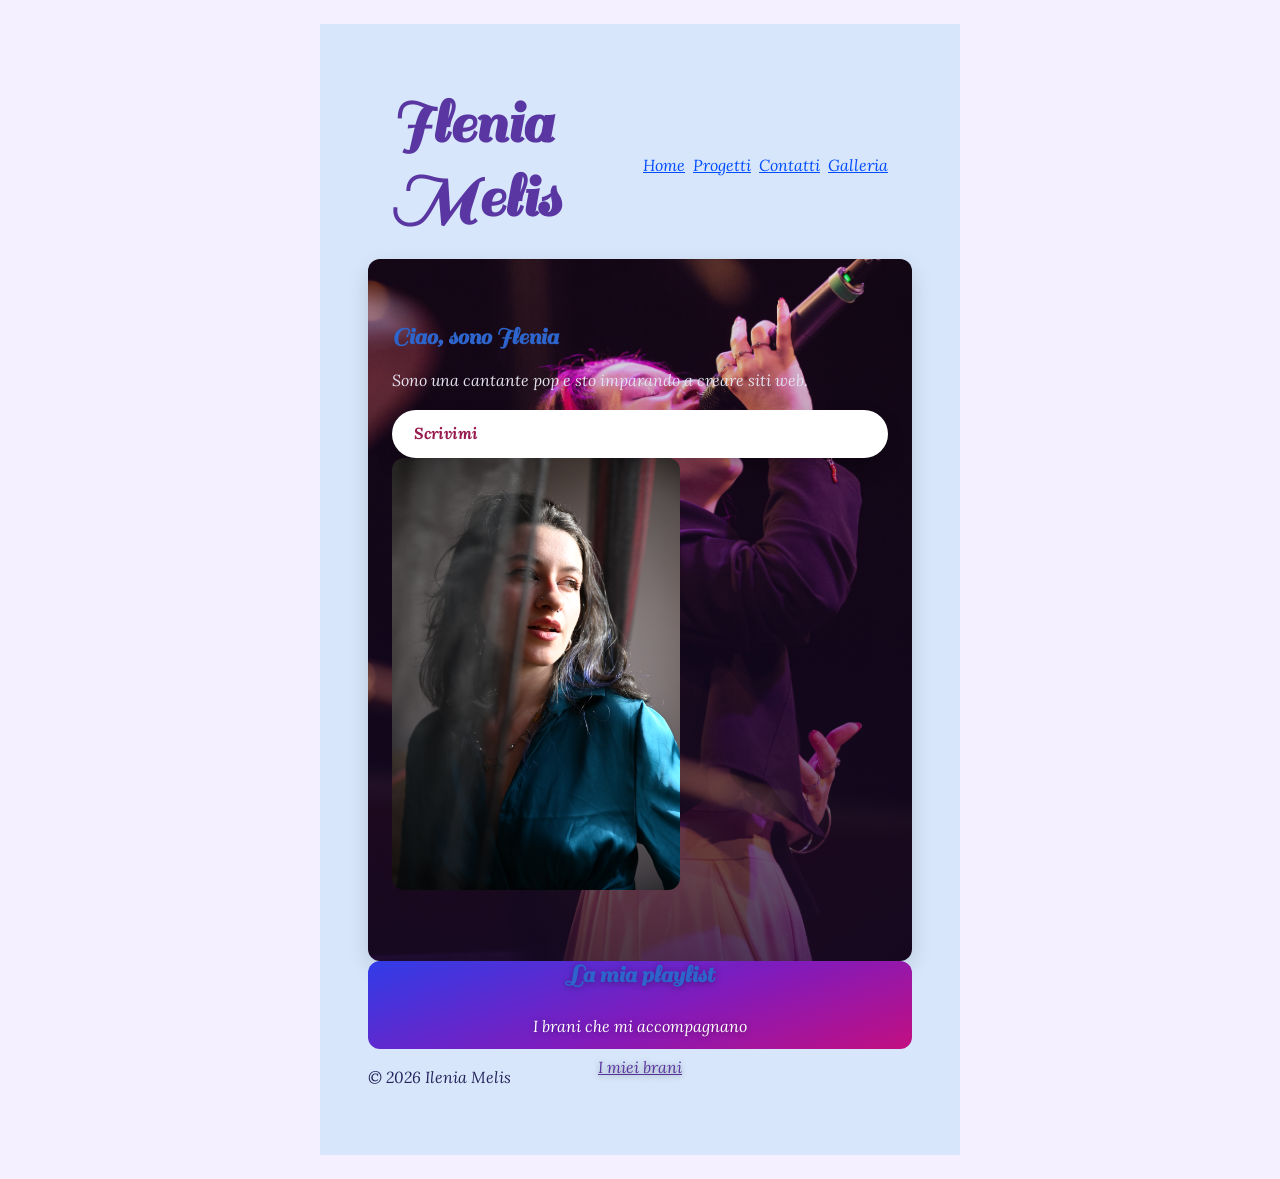
==== primo-progetto/index.html @ 7ef65f54 "Inserito materiale in cartella primo-progetto" ====
<!doctype html>
<html lang="en">
  <head>
    <meta charset="UTF-8" />
    <meta name="viewport" content="width=device-width, initial-scale=1.0" />
    <title>Chi sono</title>
    <link rel="preconnect" href="https://fonts.googleapis.com" />
    <link rel="preconnect" href="https://fonts.gstatic.com" crossorigin />
    <link
      href="https://fonts.googleapis.com/css2?family=Lora:ital,wght@0,400..700;1,400..700&family=Sail&display=swap"
      rel="stylesheet"
    />
    <link rel="stylesheet" href="style.css" />
  </head>

  <body>
    <div class="contenitore">
      <header class="testata">
        <h1 class="logo" href="index.html">Ilenia Melis</h1>
        <nav>
          <ul class="menu">
            <li><a href="index.html">Home</a></li>
            <li><a href="progetti.html">Progetti</a></li>
            <li><a href="contatti.html">Contatti</a></li>
            <li><a href="galleria.html">Galleria</a></li>
          </ul>
        </nav>
      </header>
      <main>
        <section class="hero">
          <h2>Ciao, sono Ilenia</h2>
          <p>Sono una cantante pop e sto imparando a creare siti web.</p>
          <a class="bottone" href="contatti.html">Scrivimi</a>
          <img class="ritratto" src="immagini/ilenia.JPG" alt="Mio ritratto" />
        </section>
        <section>
          <div class="playlist">
            <h2>La mia playlist</h2>
            <p>I brani che mi accompagnano</p>
            <a href="progetti.html">I miei brani</a>
          </div>
        </section>
      </main>
      <footer>
        <p>© 2026 Ilenia Melis</p>
      </footer>
    </div>
  </body>
</html>
---- primo-progetto/style.css ----
/* Palette: tramonto
   sfondo   hsl(30 60% 96%)
   testo    hsl(25 30% 15%)
   sostegno hsl(38 90% 60%)
   accento  hsl(12 78% 48%)  */

/*scala di spazi multipli di 0.5rem */

*,
*::before,
*::after {
  box-sizing: border-box;
}

body {
  background: hsl(259, 100%, 97%);
  color: hsl(241, 43%, 25%);
  padding: 1rem;
  line-height: 1.6;
}

h1,
h2 {
  font-family: "Sail", system-ui;
  font-style: normal;
  line-height: 1.15;
  margin: 0 0 0.5rem;
}

p,
li,
a {
  font-family: "Lora", serif;
  font-optical-sizing: auto;
  font-weight: 400;
  font-style: italic;
}

p {
  font-size: 1rem;
  max-width: 65ch;
}

h3 {
  font-size: 1.25rem;
}

h2 {
  font-size: 1.563rem;
}

h1 {
  font-size: 1.953rem;
}

a:hover {
  color: hsl(245, 82%, 34%);
  text-decoration: underline;
}

h1,
a {
  color: hsl(260, 50%, 42%);
}

h2 {
  color: rgb(45, 101, 204);
}

.brano {
  color: blue;
}

.strofa {
  color: darkcyan;
}

.finale {
  color: blueviolet;
}

.ritornello {
  color: darkslateblue;
}

#nota {
  font-style: italic;
}

nav a {
  color: rgb(0, 76, 255);
}

.contenitore {
  background-color: rgb(215, 230, 250);
  max-width: 40rem;
  margin: 0 auto;
  padding: 0 1rem;
}

.card {
  background: #fff;
  border: 1px solid #e4dccf;
  border-radius: 12px;
  padding: 1.5rem;
  margin-bottom: 1.5rem;
  border-radius: 12px;
  box-shadow: 0 8px 24px -4px rgba(0, 0, 0, 0.2);
  display: flex;
  flex-wrap: wrap;
  flex: 1 1 12rem;
}

.card h2 {
  margin: 0 0.5rem;
}

.chisono {
  background-color: #aad2f8;
  background-image: url("immagini/ilenia.JPG");
  background-size: cover;
  background-position: center;
  background-repeat: no-repeat;
  color: #e4e2ee;
  padding: 4rem 1.5rem;
  border-radius: 12px;
  box-shadow: 0 8px 24px -4px rgba(0, 0, 0, 0.2);
  background:
    linear-gradient(180deg, rgba(98, 55, 183, 0.1), rgb(20 10 40 / 0.75)),
    url("immagini/ileniapalco.jpg") center / cover;
}

.ritratto {
  width: 18rem;
  max-width: 100%;
  height: auto;
  border-radius: 12px;
}

.playlist {
  height: 5.5rem;
  border-radius: 12px;
  margin-bottom: 0.8rem;
  display: grid;
  place-items: center;
  color: #fff;
  font-weight: 700;
  text-shadow: 0 1px 6px rgba(0, 0, 0, 0.35);
  background: linear-gradient(
    160deg,
    hsl(236, 80%, 55%),
    hsl(278, 75%, 42%) 55%,
    hsl(322, 86%, 41%)
  );
}
.hero {
  background-color: #aad2f8;
  background-image: url("immagini/ileniapalco.jpg");
  background-size: cover;
  background-position: center;
  background-repeat: no-repeat;
  color: #e4e2ee;
  place-items: center;
  padding: 4rem 1.5rem;
  border-radius: 12px;
  box-shadow: 0 8px 24px -4px rgba(0, 0, 0, 0.2);
  background:
    linear-gradient(180deg, rgba(98, 55, 183, 0.1), rgb(20 10 40 / 0.75)),
    url("immagini/ileniapalco.jpg") center / cover;
}

.bottone {
  display: inline-block;
  background: #fff;
  color: hsl(335 70% 35%);
  border-radius: 999px;
  padding: 0.7rem 1.4rem;
  font-weight: 700;
  text-decoration: none;
  box-shadow: 0 10px 24px -8px rgba(0, 0, 0, 0.45);
  display: flex;
  align-items: flex-end;
}
.testata {
  display: flex;
  justify-content: space-between;
  align-items: center;
  padding: 1rem 1.5rem;
}

.galleria {
  display: grid;
  grid-template-columns: repeat(4, 1fr);
  gap: 0.5rem;
}
.larga {
  grid-column: span 2;
}
.grande {
  grid-column: span 2;
  grid-row: span 2;
}
.galleria img {
  width: 100%;
  height: 100%;
  object-fit: cover;
  border-radius: 10px;
}
img {
  max-width: 100%;
  height: auto;
}
h1 {
  font-size: clamp(2rem, 6vw, 4rem);
}

.contenitore {
  padding: clamp(1rem, 4vw, 3rem);
}
.galleria {
  display: grid;
  gap: 0.75rem;
  grid-template-columns: 1fr; /* telefono */
}

@media (min-width: 40rem) {
  .galleria {
    grid-template-columns: repeat(2, 1fr);
  } /* tablet */
}

@media (min-width: 60rem) {
  .galleria {
    grid-template-columns: repeat(4, 1fr);
  } /* desktop */
}
@media (min-width: 60rem) {
  .menu {
    display: flex;
    flex-direction: row;
    justify-content: center;
    content: space-between;
    gap: 0.5rem;
    list-style: none;
    margin: 0;
    padding: 0;
  } /* desktop */
}
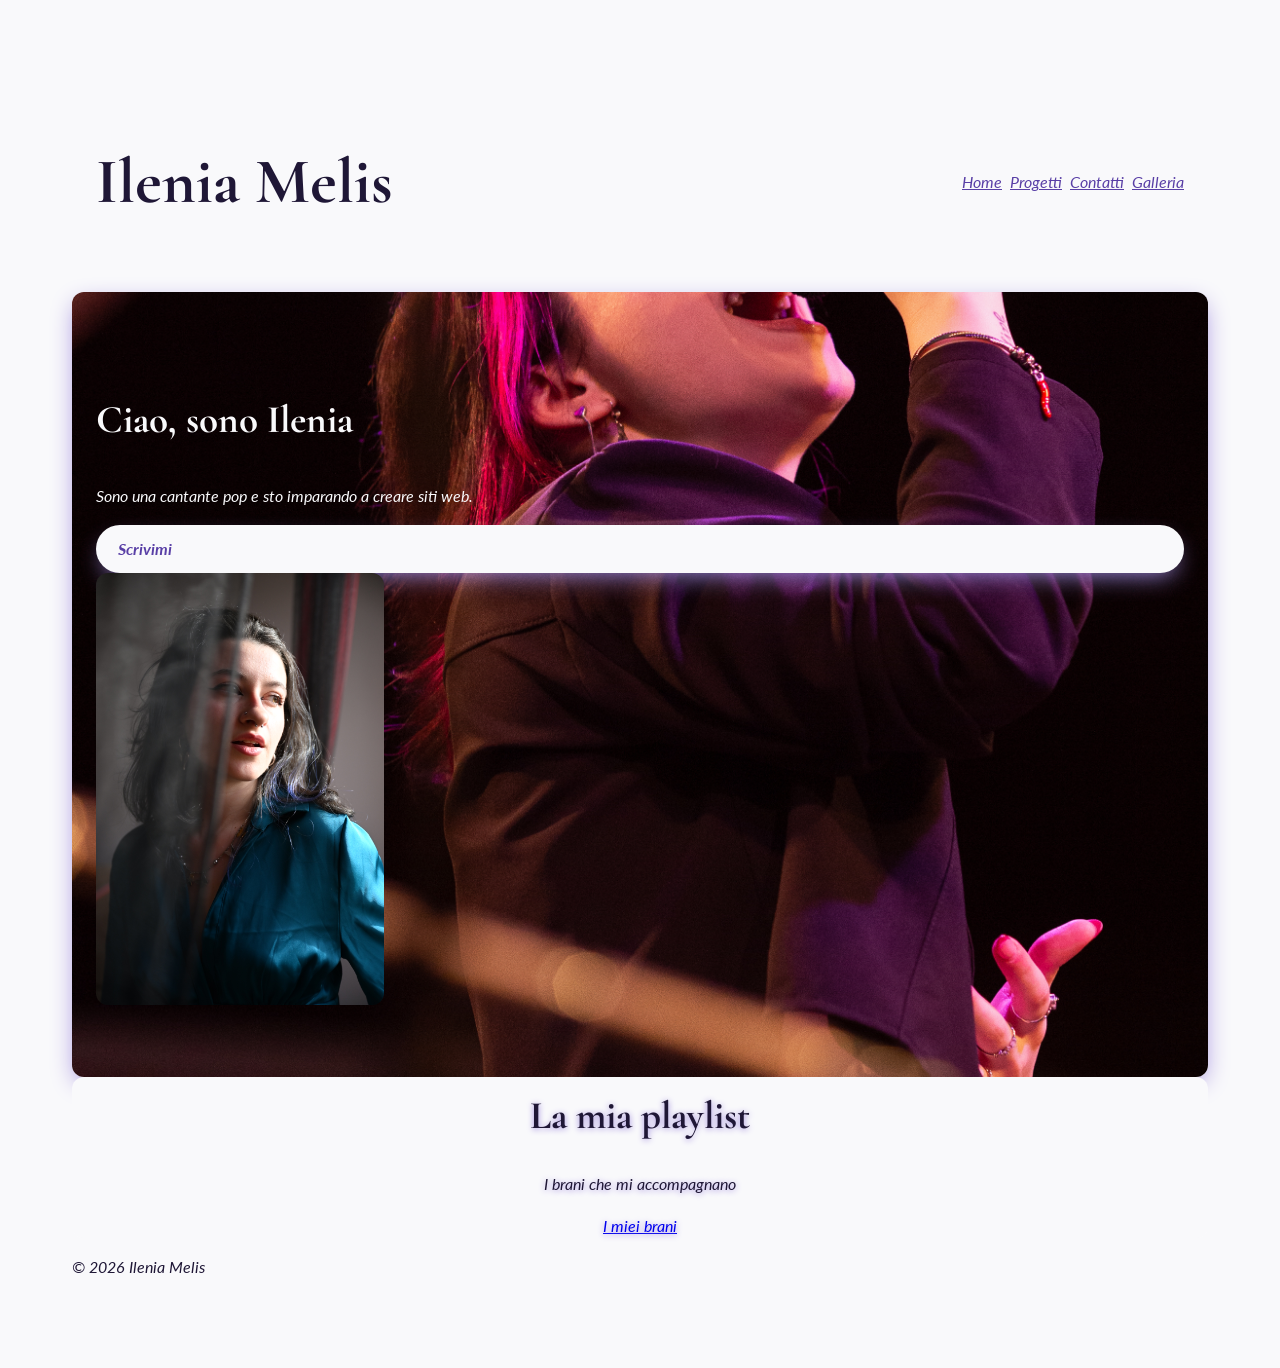
==== commit 5c9278a9: "Aggiungi tokens.css e usa le variabili" ====
--- a/primo-progetto/index.html
+++ b/primo-progetto/index.html
@@ -10,6 +10,13 @@
       href="https://fonts.googleapis.com/css2?family=Lora:ital,wght@0,400..700;1,400..700&family=Sail&display=swap"
       rel="stylesheet"
     />
+    <link rel="preconnect" href="https://fonts.googleapis.com" />
+    <link rel="preconnect" href="https://fonts.gstatic.com" crossorigin />
+    <link
+      href="https://fonts.googleapis.com/css2?family=Cormorant+Garamond:wght@400;500;600;700&family=Lato:wght@400;500;600;700&display=swap"
+      rel="stylesheet"
+    />
+    <link rel="stylesheet" href="tokens.css" />
     <link rel="stylesheet" href="style.css" />
   </head>
 
--- a/primo-progetto/tokens.css
+++ b/primo-progetto/tokens.css
@@ -0,0 +1,73 @@
+:root {
+  /* TONALITÀ PRINCIPALE */
+  --h: 255;
+
+  /* PALETTE GENERATIVA */
+  --colore-chiaro: hsl(var(--h), 80%, 92%);
+  --colore-medio: hsl(var(--h), 55%, 70%);
+  --colore-scuro: hsl(var(--h), 45%, 45%);
+  --colore-profondissimo: hsl(var(--h), 40%, 15%);
+
+  /* COLORI NEUTRI */
+  --neutro-chiaro: hsl(var(--h), 20%, 98%);
+  --neutro-scuro: hsl(var(--h), 20%, 10%);
+
+  /* TOKEN SEMANTICI */
+  --colore-sfondo: var(--neutro-chiaro);
+  --colore-testo: var(--colore-profondissimo);
+  --colore-accento: var(--colore-medio);
+  --colore-accento-forte: var(--colore-scuro);
+}
+
+:root {
+  /* TIPOGRAFIA */
+
+  --font-titoli: "Cormorant Garamond", Georgia, serif;
+  --font-testo: "Lato", Arial, sans-serif;
+
+  /* SCALA TIPOGRAFICA - RAPPORTO 1.25 */
+
+  --testo-0: 1rem;
+  --testo-1: 1.25rem;
+  --testo-2: 1.563rem;
+  --testo-3: 1.953rem;
+  --testo-4: 2.441rem;
+  --testo-5: 3.052rem;
+}
+
+:root {
+  /* =========================
+     SPAZIATURA
+     Scala modulare 0.25rem
+  ========================= */
+
+  --spazio-1: 0.25rem;
+  --spazio-2: 0.5rem;
+  --spazio-3: 0.75rem;
+  --spazio-4: 1rem;
+  --spazio-5: 1.5rem;
+  --spazio-6: 2rem;
+  --spazio-7: 3rem;
+  --spazio-8: 4rem;
+  --spazio-9: 6rem;
+
+  /* =========================
+     FORME
+  ========================= */
+
+  --raggio-piccolo: 0.5rem;
+  --raggio-medio: 0.875rem;
+  --raggio-grande: 1.25rem;
+  --raggio-extra: 1.75rem;
+  --raggio-tondo: 50%;
+
+  /* =========================
+     PROFONDITÀ E OMBRE
+  ========================= */
+
+  --ombra-morbida: 0 4px 16px hsl(var(--hue), 35%, 20%, 0.1);
+
+  --ombra-media: 0 8px 24px hsl(var(--hue), 40%, 20%, 0.14);
+
+  --ombra-profonda: 0 12px 32px hsl(var(--hue), 45%, 15%, 0.2);
+}
--- a/primo-progetto/style.css
+++ b/primo-progetto/style.css
@@ -1,11 +1,3 @@
-/* Palette: tramonto
-   sfondo   hsl(30 60% 96%)
-   testo    hsl(25 30% 15%)
-   sostegno hsl(38 90% 60%)
-   accento  hsl(12 78% 48%)  */
-
-/*scala di spazi multipli di 0.5rem */
-
 *,
 *::before,
 *::after {
@@ -13,74 +5,38 @@
 }
 
 body {
-  background: hsl(259, 100%, 97%);
-  color: hsl(241, 43%, 25%);
+  background: var(--colore-sfondo);
+  color: var(--colore-testo);
   padding: 1rem;
   line-height: 1.6;
 }
+h1 {
+  font-family: var(--font-titoli);
+  font-size: var(--testo-5);
+}
 
-h1,
 h2 {
-  font-family: "Sail", system-ui;
-  font-style: normal;
-  line-height: 1.15;
-  margin: 0 0 0.5rem;
+  font-family: var(--font-titoli);
+  font-size: var(--testo-4);
 }
 
 p,
 li,
 a {
-  font-family: "Lora", serif;
+  font-family: var(--font-testo);
+  font-size: var(--testo-0);
   font-optical-sizing: auto;
   font-weight: 400;
   font-style: italic;
-}
-
-p {
-  font-size: 1rem;
-  max-width: 65ch;
 }
 
 h3 {
   font-size: 1.25rem;
 }
 
-h2 {
-  font-size: 1.563rem;
-}
-
-h1 {
-  font-size: 1.953rem;
-}
-
 a:hover {
-  color: hsl(245, 82%, 34%);
+  color: var(--colore-testo);
   text-decoration: underline;
-}
-
-h1,
-a {
-  color: hsl(260, 50%, 42%);
-}
-
-h2 {
-  color: rgb(45, 101, 204);
-}
-
-.brano {
-  color: blue;
-}
-
-.strofa {
-  color: darkcyan;
-}
-
-.finale {
-  color: blueviolet;
-}
-
-.ritornello {
-  color: darkslateblue;
 }
 
 #nota {
@@ -88,25 +44,24 @@
 }
 
 nav a {
-  color: rgb(0, 76, 255);
+  color: var(--colore-accento-forte);
 }
 
 .contenitore {
-  background-color: rgb(215, 230, 250);
-  max-width: 40rem;
   margin: 0 auto;
   padding: 0 1rem;
 }
 
 .card {
-  background: #fff;
-  border: 1px solid #e4dccf;
+  background: var(--colore-sfondo);
+  border: 1px solid var(--colore-accento-forte);
   border-radius: 12px;
   padding: 1.5rem;
   margin-bottom: 1.5rem;
   border-radius: 12px;
-  box-shadow: 0 8px 24px -4px rgba(0, 0, 0, 0.2);
+  box-shadow: 0 8px 24px -4px var(--colore-accento);
   display: flex;
+  flex-direction: column;
   flex-wrap: wrap;
   flex: 1 1 12rem;
 }
@@ -116,17 +71,17 @@
 }
 
 .chisono {
-  background-color: #aad2f8;
+  background-color: var(--colore-sfondo);
   background-image: url("immagini/ilenia.JPG");
   background-size: cover;
   background-position: center;
   background-repeat: no-repeat;
-  color: #e4e2ee;
+  color: var(--colore-testo);
   padding: 4rem 1.5rem;
   border-radius: 12px;
-  box-shadow: 0 8px 24px -4px rgba(0, 0, 0, 0.2);
+  box-shadow: 0 8px 24px -4px var(--colore-accento);
   background:
-    linear-gradient(180deg, rgba(98, 55, 183, 0.1), rgb(20 10 40 / 0.75)),
+    var(--colore-sfondo),
     url("immagini/ileniapalco.jpg") center / cover;
 }
 
@@ -138,46 +93,42 @@
 }
 
 .playlist {
-  height: 5.5rem;
   border-radius: 12px;
   margin-bottom: 0.8rem;
-  display: grid;
+  display: flex;
+  flex-direction: column;
   place-items: center;
-  color: #fff;
+  color: var(--colore-testo);
   font-weight: 700;
-  text-shadow: 0 1px 6px rgba(0, 0, 0, 0.35);
-  background: linear-gradient(
-    160deg,
-    hsl(236, 80%, 55%),
-    hsl(278, 75%, 42%) 55%,
-    hsl(322, 86%, 41%)
-  );
+  text-shadow: 0 1px 6px var(--colore-accento);
+  background: var(--colore-sfondo);
+}
+.playlist h2 {
+  margin-block: 0.5rem;
 }
 .hero {
-  background-color: #aad2f8;
+  background-color: var(--color-sfondo);
   background-image: url("immagini/ileniapalco.jpg");
   background-size: cover;
   background-position: center;
   background-repeat: no-repeat;
-  color: #e4e2ee;
+  color: var(--colore-sfondo);
   place-items: center;
   padding: 4rem 1.5rem;
   border-radius: 12px;
-  box-shadow: 0 8px 24px -4px rgba(0, 0, 0, 0.2);
-  background:
-    linear-gradient(180deg, rgba(98, 55, 183, 0.1), rgb(20 10 40 / 0.75)),
-    url("immagini/ileniapalco.jpg") center / cover;
+  box-shadow: 0 8px 24px -4px var(--colore-accento);
+  background: url("immagini/ileniapalco.jpg") center / cover;
 }
 
 .bottone {
   display: inline-block;
-  background: #fff;
-  color: hsl(335 70% 35%);
+  background: var(--colore-sfondo);
+  color: var(--colore-accento-forte);
   border-radius: 999px;
   padding: 0.7rem 1.4rem;
   font-weight: 700;
   text-decoration: none;
-  box-shadow: 0 10px 24px -8px rgba(0, 0, 0, 0.45);
+  box-shadow: 0 10px 24px -8px var(--colore-accento);
   display: flex;
   align-items: flex-end;
 }
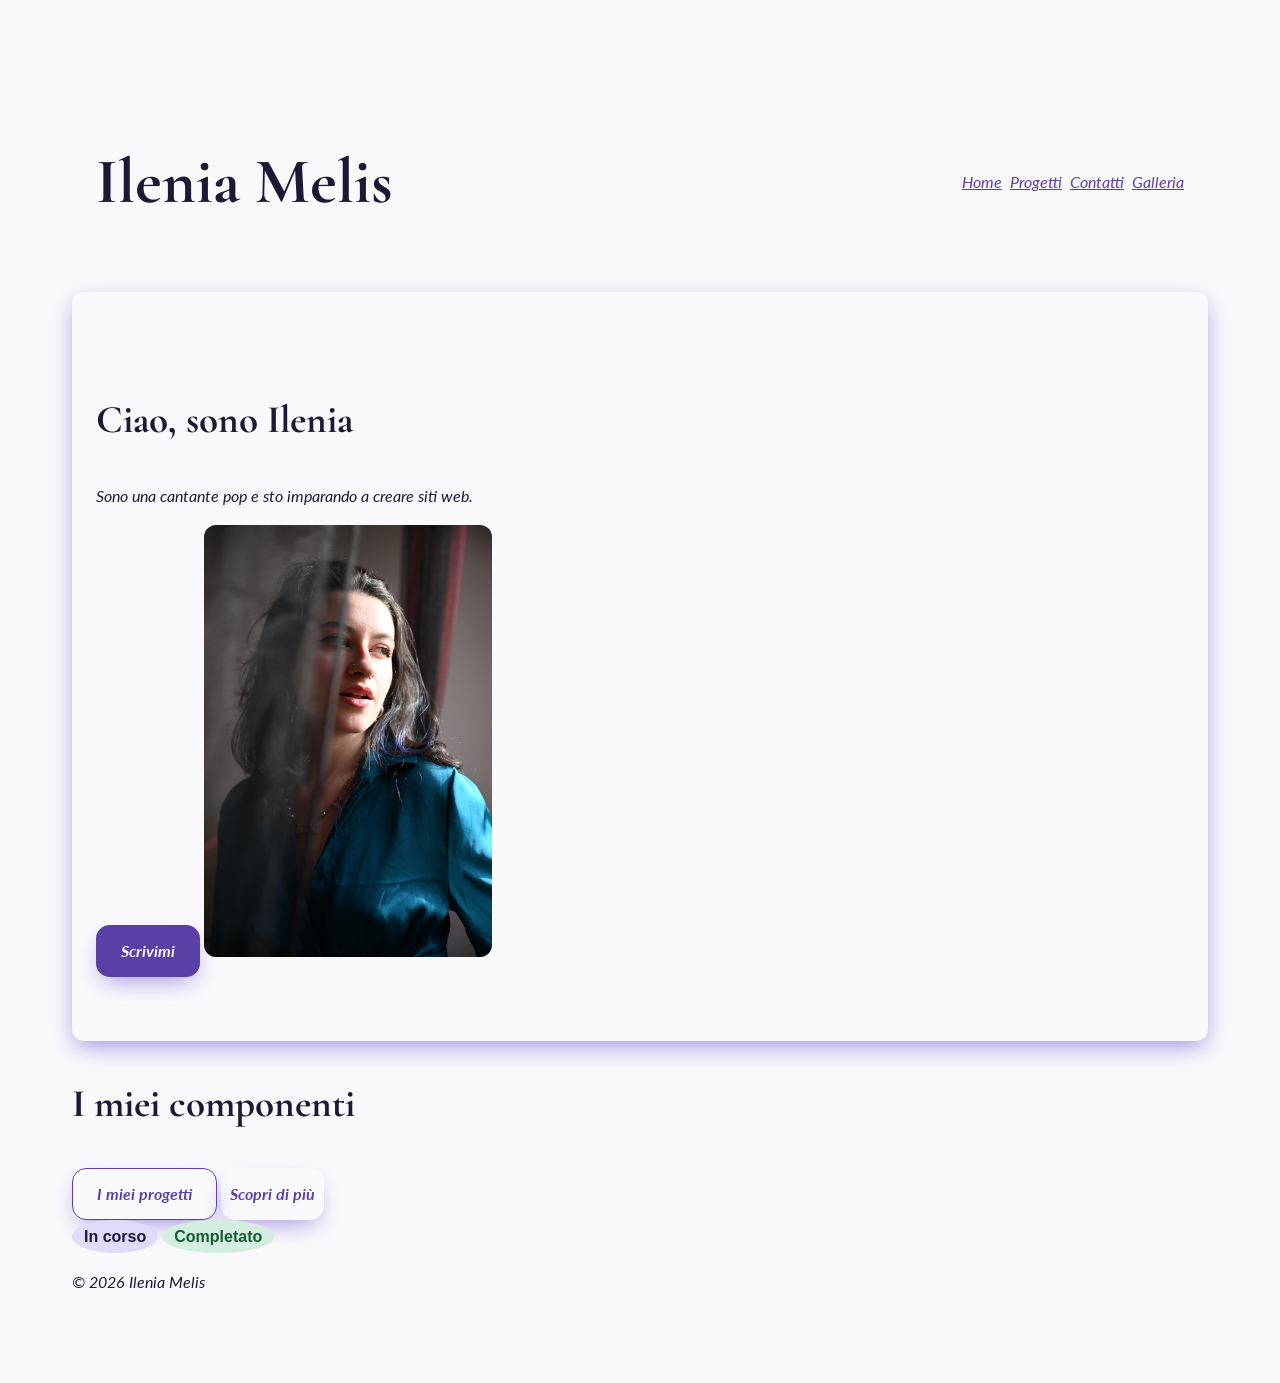
==== commit 6e117975: "Aggiungi componenti, cartella css e catalogo" ====
--- a/primo-progetto/index.html
+++ b/primo-progetto/index.html
@@ -16,8 +16,9 @@
       href="https://fonts.googleapis.com/css2?family=Cormorant+Garamond:wght@400;500;600;700&family=Lato:wght@400;500;600;700&display=swap"
       rel="stylesheet"
     />
-    <link rel="stylesheet" href="tokens.css" />
-    <link rel="stylesheet" href="style.css" />
+    <link rel="stylesheet" href="css/tokens.css" />
+    <link rel="stylesheet" href="css/style.css" />
+    <link rel="stylesheet" href="css/components.css" />
   </head>
 
   <body>
@@ -37,14 +38,26 @@
         <section class="hero">
           <h2>Ciao, sono Ilenia</h2>
           <p>Sono una cantante pop e sto imparando a creare siti web.</p>
-          <a class="bottone" href="contatti.html">Scrivimi</a>
+          <a class="bottone bottone--primario" href="contatti.html">Scrivimi</a>
           <img class="ritratto" src="immagini/ilenia.JPG" alt="Mio ritratto" />
         </section>
         <section>
-          <div class="playlist">
-            <h2>La mia playlist</h2>
-            <p>I brani che mi accompagnano</p>
-            <a href="progetti.html">I miei brani</a>
+          <div class="componenti">
+            <h2>I miei componenti</h2>
+
+            <div class="gruppo-bottoni">
+              <a href="progetti.html" class="bottone bottone--secondario">
+                I miei progetti
+              </a>
+              <a href="index.html" class="bottone bottone--testuale">
+                Scopri di più
+              </a>
+            </div>
+
+            <div class="gruppo-badge">
+              <span class="badge badge--viola">In corso</span>
+              <span class="badge badge--verde">Completato</span>
+            </div>
           </div>
         </section>
       </main>
--- a/primo-progetto/css/tokens.css
+++ b/primo-progetto/css/tokens.css
@@ -0,0 +1,75 @@
+:root {
+  /* TONALITÀ PRINCIPALE */
+  --h: 255;
+
+  /* PALETTE GENERATIVA */
+  --colore-chiaro: hsl(var(--h), 80%, 92%);
+  --colore-medio: hsl(var(--h), 55%, 70%);
+  --colore-scuro: hsl(var(--h), 45%, 45%);
+  --colore-profondissimo: hsl(var(--h), 40%, 15%);
+
+  /* COLORI NEUTRI */
+  --neutro-chiaro: hsl(var(--h), 20%, 98%);
+  --neutro-scuro: hsl(var(--h), 20%, 10%);
+
+  /* TOKEN SEMANTICI */
+  --colore-sfondo: var(--neutro-chiaro);
+  --colore-testo: var(--colore-profondissimo);
+  --colore-accento: var(--colore-medio);
+  --colore-accento-forte: var(--colore-scuro);
+  --colore-successo-sfondo: hsl(145, 45%, 88%);
+  --colore-successo-testo: hsl(145, 65%, 22%);
+}
+
+:root {
+  /* TIPOGRAFIA */
+
+  --font-titoli: "Cormorant Garamond", Georgia, serif;
+  --font-testo: "Lato", Arial, sans-serif;
+
+  /* SCALA TIPOGRAFICA - RAPPORTO 1.25 */
+
+  --testo-0: 1rem;
+  --testo-1: 1.25rem;
+  --testo-2: 1.563rem;
+  --testo-3: 1.953rem;
+  --testo-4: 2.441rem;
+  --testo-5: 3.052rem;
+}
+
+:root {
+  /* =========================
+     SPAZIATURA
+     Scala modulare 0.25rem
+  ========================= */
+
+  --spazio-1: 0.25rem;
+  --spazio-2: 0.5rem;
+  --spazio-3: 0.75rem;
+  --spazio-4: 1rem;
+  --spazio-5: 1.5rem;
+  --spazio-6: 2rem;
+  --spazio-7: 3rem;
+  --spazio-8: 4rem;
+  --spazio-9: 6rem;
+
+  /* =========================
+     FORME
+  ========================= */
+
+  --raggio-piccolo: 0.5rem;
+  --raggio-medio: 0.875rem;
+  --raggio-grande: 1.25rem;
+  --raggio-extra: 1.75rem;
+  --raggio-tondo: 50%;
+
+  /* =========================
+     PROFONDITÀ E OMBRE
+  ========================= */
+
+  --ombra-morbida: 0 4px 16px hsl(var(--h), 35%, 20%, 0.1);
+
+  --ombra-media: 0 8px 24px hsl(var(--h), 40%, 20%, 0.14);
+
+  --ombra-profonda: 0 12px 32px hsl(var(--h), 45%, 15%, 0.2);
+}
--- a/primo-progetto/css/style.css
+++ b/primo-progetto/css/style.css
@@ -0,0 +1,197 @@
+*,
+*::before,
+*::after {
+  box-sizing: border-box;
+}
+
+body {
+  background: var(--colore-sfondo);
+  color: var(--colore-testo);
+  padding: 1rem;
+  line-height: 1.6;
+}
+h1 {
+  font-family: var(--font-titoli);
+  font-size: var(--testo-5);
+}
+
+h2 {
+  font-family: var(--font-titoli);
+  font-size: var(--testo-4);
+}
+
+p,
+li,
+a {
+  font-family: var(--font-testo);
+  font-size: var(--testo-0);
+  font-optical-sizing: auto;
+  font-weight: 400;
+  font-style: italic;
+}
+
+h3 {
+  font-size: 1.25rem;
+}
+
+a:hover {
+  color: var(--colore-testo);
+  text-decoration: underline;
+}
+
+#nota {
+  font-style: italic;
+}
+
+nav a {
+  color: var(--colore-accento-forte);
+}
+
+.contenitore {
+  margin: 0 auto;
+  padding: 0 1rem;
+}
+
+.card {
+  background: var(--colore-sfondo);
+  border: 1px solid var(--colore-accento-forte);
+  border-radius: 12px;
+  padding: 1.5rem;
+  margin-bottom: 1.5rem;
+  border-radius: 12px;
+  box-shadow: 0 8px 24px -4px var(--colore-accento);
+  display: flex;
+  flex-direction: column;
+  flex-wrap: wrap;
+  flex: 1 1 12rem;
+}
+
+.card h2 {
+  margin: 0 0.5rem;
+}
+
+.chisono {
+  background-color: var(--colore-sfondo);
+  background-image: url("immagini/ilenia.JPG");
+  background-size: cover;
+  background-position: center;
+  background-repeat: no-repeat;
+  color: var(--colore-testo);
+  padding: 4rem 1.5rem;
+  border-radius: 12px;
+  box-shadow: 0 8px 24px -4px var(--colore-accento);
+  background: url("immagini/ileniapalco.jpg") center / cover;
+}
+
+.ritratto {
+  width: 18rem;
+  max-width: 100%;
+  height: auto;
+  border-radius: 12px;
+}
+
+.playlist {
+  border-radius: 12px;
+  margin-bottom: 0.8rem;
+  display: flex;
+  flex-direction: column;
+  place-items: center;
+  color: var(--colore-testo);
+  font-weight: 700;
+  text-shadow: 0 1px 6px var(--colore-accento);
+  background: var(--colore-sfondo);
+}
+.playlist h2 {
+  margin-block: 0.5rem;
+}
+.hero {
+  background-color: var(--color-sfondo);
+  background-image: url("immagini/ileniapalco.jpg");
+  background-size: cover;
+  background-position: center;
+  background-repeat: no-repeat;
+  color: var(--colore-testo);
+  place-items: center;
+  padding: 4rem 1.5rem;
+  border-radius: 12px;
+  box-shadow: 0 8px 24px -4px var(--colore-accento);
+  background: url("immagini/ileniapalco.jpg") center / cover;
+}
+
+.bottone {
+  display: inline-block;
+  background: var(--colore-sfondo);
+  color: var(--colore-accento-forte);
+  border-radius: 999px;
+  padding: 0.7rem 1.4rem;
+  font-weight: 700;
+  text-decoration: none;
+  box-shadow: 0 10px 24px -8px var(--colore-accento);
+  display: flex;
+  align-items: flex-end;
+}
+.testata {
+  display: flex;
+  justify-content: space-between;
+  align-items: center;
+  padding: 1rem 1.5rem;
+}
+
+.galleria {
+  display: grid;
+  grid-template-columns: repeat(4, 1fr);
+  gap: 0.5rem;
+}
+.larga {
+  grid-column: span 2;
+}
+.grande {
+  grid-column: span 2;
+  grid-row: span 2;
+}
+.galleria img {
+  width: 100%;
+  height: 100%;
+  object-fit: cover;
+  border-radius: 10px;
+}
+img {
+  max-width: 100%;
+  height: auto;
+}
+h1 {
+  font-size: clamp(2rem, 6vw, 4rem);
+}
+
+.contenitore {
+  padding: clamp(1rem, 4vw, 3rem);
+}
+.galleria {
+  display: grid;
+  gap: 0.75rem;
+  grid-template-columns: 1fr; /* telefono */
+}
+
+@media (min-width: 40rem) {
+  .galleria {
+    grid-template-columns: repeat(2, 1fr);
+  } /* tablet */
+}
+
+@media (min-width: 60rem) {
+  .galleria {
+    grid-template-columns: repeat(4, 1fr);
+  } /* desktop */
+}
+@media (min-width: 60rem) {
+  .menu {
+    display: flex;
+    flex-direction: row;
+    justify-content: center;
+    content: space-between;
+    gap: 0.5rem;
+    list-style: none;
+    margin: 0;
+    padding: 0;
+  } /* desktop */
+}
--- a/primo-progetto/css/components.css
+++ b/primo-progetto/css/components.css
@@ -0,0 +1,83 @@
+/* =========================
+   COMPONENTI - BOTTONI
+========================= */
+
+.bottone {
+  /* Layout */
+  display: inline-flex;
+  align-items: center;
+  justify-content: center;
+  gap: var(--spazio-2);
+
+  /* Spaziatura */
+  padding: var(--spazio-3) var(--spazio-5);
+
+  /* Tipografia */
+  font-family: var(--font-testo);
+  font-size: var(--testo-0);
+  font-weight: 700;
+  text-decoration: none;
+
+  /* Aspetto */
+  color: var(--colore-testo);
+  background-color: transparent;
+  border: 1px solid transparent;
+  border-radius: var(--raggio-medio);
+
+  /* Interazione */
+  cursor: pointer;
+  transition: all 0.2s ease;
+}
+.bottone--primario {
+  background-color: var(--colore-accento-forte);
+  color: var(--neutro-chiaro);
+}
+.bottone--secondario {
+  background-color: transparent;
+  color: var(--colore-accento-forte);
+  border: 1px solid var(--colore-accento-forte);
+}
+.bottone--testuale {
+  background-color: transparent;
+  color: var(--colore-accento-forte);
+  border-color: transparent;
+  padding-inline: var(--spazio-2);
+}
+/* =========================
+   COMPONENTI - BADGE
+========================= */
+
+.badge {
+  display: inline-flex;
+  align-items: center;
+
+  padding: var(--spazio-1) var(--spazio-3);
+
+  font-family: var(--font-testo);
+  font-size: var(--testo-0);
+  font-weight: 700;
+
+  border-radius: var(--raggio-tondo);
+}
+.badge--viola {
+  background-color: var(--colore-chiaro);
+  color: var(--colore-profondissimo);
+}
+.badge--verde {
+  background-color: var(--colore-successo-sfondo);
+  color: var(--colore-successo-testo);
+}
+/* =========================
+   STATI INTERATTIVI
+========================= */
+
+/* Passaggio del mouse */
+.bottone:hover {
+  filter: brightness(0.9);
+}
+
+/* Navigazione tramite tastiera */
+.bottone:focus-visible {
+  outline: 3px solid var(--colore-accento-forte);
+  outline-offset: 4px;
+}
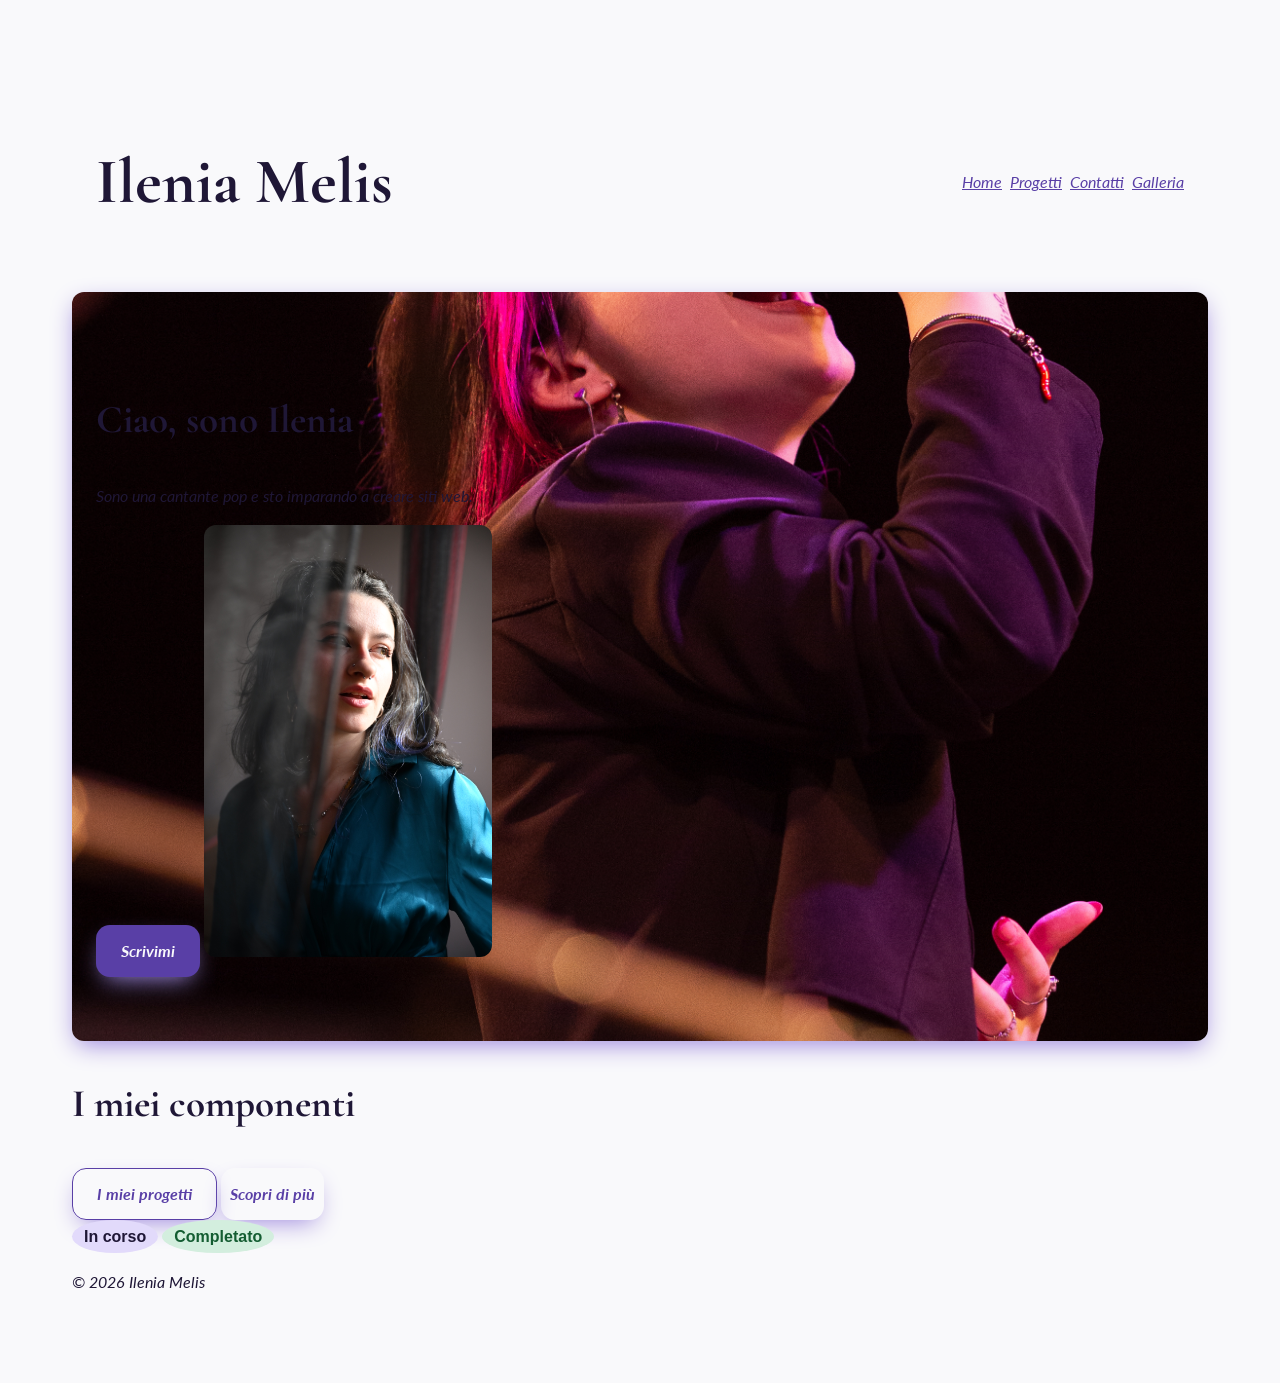
==== commit 3f664269: "Aggiungi script.js e il primo console.log" ====
--- a/primo-progetto/index.html
+++ b/primo-progetto/index.html
@@ -3,6 +3,7 @@
   <head>
     <meta charset="UTF-8" />
     <meta name="viewport" content="width=device-width, initial-scale=1.0" />
+    <meta name="color-scheme" content="light dark" />
     <title>Chi sono</title>
     <link rel="preconnect" href="https://fonts.googleapis.com" />
     <link rel="preconnect" href="https://fonts.gstatic.com" crossorigin />
@@ -65,5 +66,6 @@
         <p>© 2026 Ilenia Melis</p>
       </footer>
     </div>
+    <script src="script.js"></script>
   </body>
 </html>
--- a/primo-progetto/css/tokens.css
+++ b/primo-progetto/css/tokens.css
@@ -19,6 +19,28 @@
   --colore-accento-forte: var(--colore-scuro);
   --colore-successo-sfondo: hsl(145, 45%, 88%);
   --colore-successo-testo: hsl(145, 65%, 22%);
+}
+/* =========================
+   TEMA SCURO AUTOMATICO
+========================= */
+
+@media (prefers-color-scheme: dark) {
+  :root {
+    color-scheme: dark;
+
+    --colore-sfondo: var(--colore-profondissimo);
+    --colore-superficie: hsl(var(--h), 35%, 20%);
+
+    --colore-testo: var(--neutro-chiaro);
+    --colore-testo-secondario: hsl(var(--h), 20%, 80%);
+
+    --colore-accento: var(--colore-medio);
+    --colore-accento-forte: var(--colore-medio);
+
+    --colore-testo-su-accento: var(--colore-profondissimo);
+
+    --colore-bordo: hsl(var(--h), 25%, 40%);
+  }
 }
 
 :root {
--- a/primo-progetto/css/style.css
+++ b/primo-progetto/css/style.css
@@ -106,7 +106,7 @@
 }
 .hero {
   background-color: var(--color-sfondo);
-  background-image: url("immagini/ileniapalco.jpg");
+  background-image: url("../immagini/ileniapalco.jpg");
   background-size: cover;
   background-position: center;
   background-repeat: no-repeat;
@@ -115,7 +115,7 @@
   padding: 4rem 1.5rem;
   border-radius: 12px;
   box-shadow: 0 8px 24px -4px var(--colore-accento);
-  background: url("immagini/ileniapalco.jpg") center / cover;
+  background: url("../immagini/ileniapalco.jpg") center / cover;
 }
 
 .bottone {
--- a/primo-progetto/css/components.css
+++ b/primo-progetto/css/components.css
@@ -81,3 +81,21 @@
   outline: 3px solid var(--colore-accento-forte);
   outline-offset: 4px;
 }
+@media (prefers-color-scheme: dark) {
+  img {
+    filter: brightness(0.9) contrast(1.05);
+  }
+
+  .card {
+    box-shadow: none;
+    border: 1px solid var(--colore-bordo);
+  }
+}
+@media (prefers-reduced-motion: reduce) {
+  *,
+  *::before,
+  *::after {
+    animation: none !important;
+    transition: none !important;
+  }
+}
